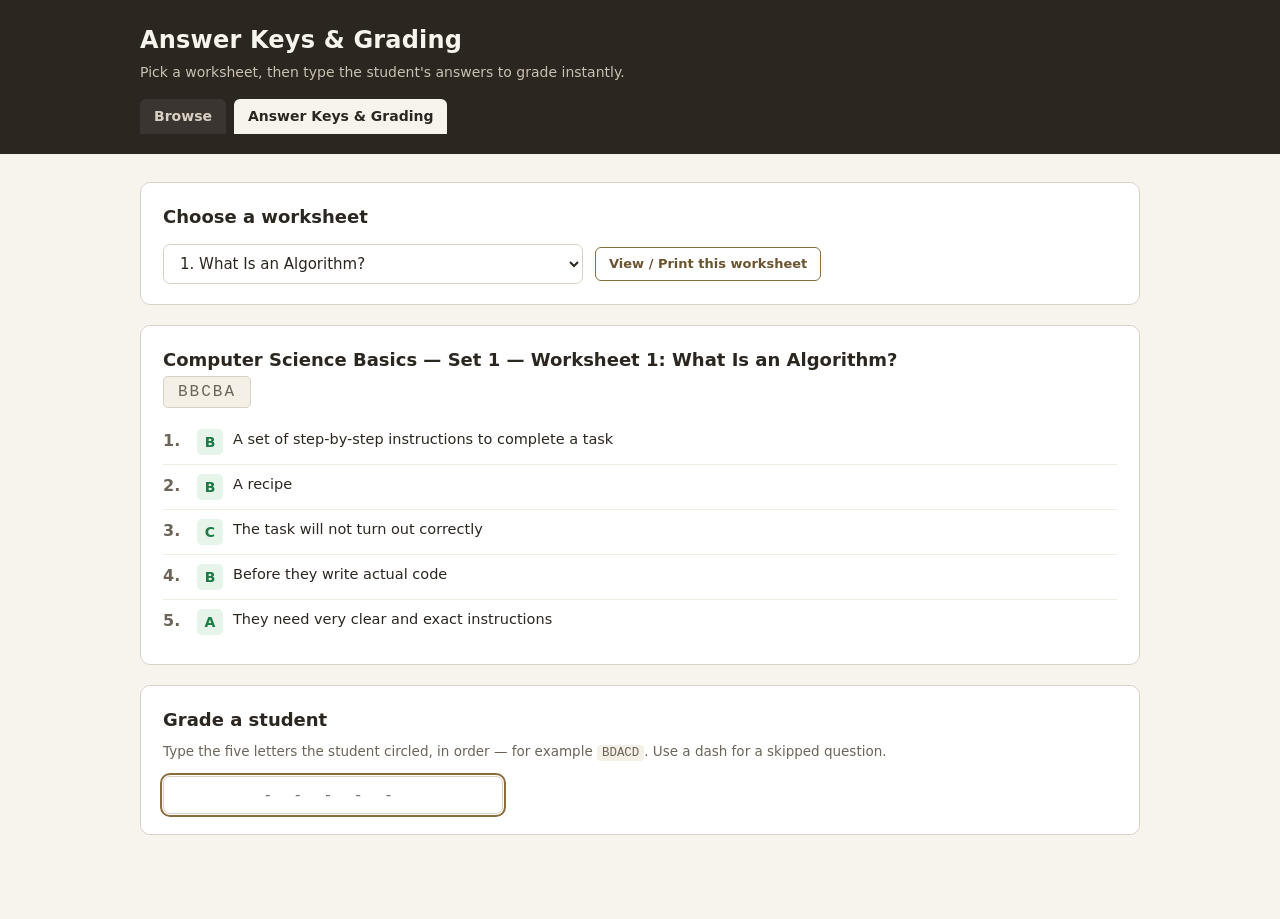
==== answers.html @ 37aeaca3 "Initial version" ====
<!DOCTYPE html>
<html lang="en">
<head>
<meta charset="utf-8">
<meta name="viewport" content="width=device-width, initial-scale=1">
<title>Answer Keys &amp; Grading — CS Worksheets</title>
<link rel="stylesheet" href="assets/site.css">
</head>
<body>

<header class="site">
  <div class="wrap">
    <h1>Answer Keys &amp; Grading</h1>
    <p>Pick a worksheet, then type the student's answers to grade instantly.</p>
    <nav class="tabs">
      <a href="index.html">Browse</a>
      <a href="answers.html" class="active">Answer Keys &amp; Grading</a>
    </nav>
  </div>
</header>

<div class="wrap">

  <div class="panel">
    <h2>Choose a worksheet</h2>
    <div class="toolbar" style="margin-bottom:0">
      <select id="picker"><option>Loading&hellip;</option></select>
      <a class="btn" id="viewlink" href="#" hidden>View / Print this worksheet</a>
    </div>
  </div>

  <div id="body"></div>

</div>

<script src="assets/common.js"></script>
<script>
let MANIFEST = null;
let CURRENT = null;

function buildPicker() {
  const sel = document.getElementById('picker');
  sel.innerHTML = '';
  MANIFEST.sets.forEach(function (set) {
    const group = document.createElement('optgroup');
    group.label = set.title;
    set.worksheets.forEach(function (w) {
      const opt = document.createElement('option');
      opt.value = w.id;
      opt.textContent = w.number + '. ' + w.topic;
      group.appendChild(opt);
    });
    sel.appendChild(group);
  });
}

function gradePanel() {
  return '' +
    '<div class="panel">' +
      '<h2>Grade a student</h2>' +
      '<p class="hint" style="margin-top:-6px">Type the five letters the student circled, in order &mdash; for example <code>BDACD</code>. Use a dash for a skipped question.</p>' +
      '<input type="text" id="entry" class="checker-input" maxlength="5" placeholder="- - - - -" autocomplete="off" spellcheck="false">' +
      '<div id="result"></div>' +
    '</div>';
}

function keyPanel(ws) {
  const rows = ws.questions.map(function (q, i) {
    return '' +
      '<div class="keyrow">' +
        '<span class="qn">' + (i + 1) + '.</span>' +
        '<span class="letter">' + correctLetter(q) + '</span>' +
        '<span class="atext">' + escapeHTML(q.correct) + '</span>' +
      '</div>';
  }).join('');

  return '' +
    '<div class="panel">' +
      '<h2>' + escapeHTML(ws.setTitle) + ' &mdash; ' + escapeHTML(ws.title) + '</h2>' +
      '<p style="margin:-8px 0 16px"><span class="keychip" style="font-size:16px;padding:6px 14px">' +
        answerKeyString(ws) + '</span></p>' +
      rows +
    '</div>';
}

function renderResult() {
  const box = document.getElementById('result');
  const raw = document.getElementById('entry').value.toUpperCase().replace(/[^A-D-]/g, '');
  document.getElementById('entry').value = raw;

  if (!raw) { box.innerHTML = ''; return; }

  const key = CURRENT.questions.map(correctLetter);
  const marks = [];
  let correct = 0;

  for (let i = 0; i < 5; i++) {
    const given = raw[i] || '';
    if (!given || given === '-') {
      marks.push('<div class="mark blank" title="Question ' + (i + 1) + ' — no answer">&ndash;</div>');
    } else if (given === key[i]) {
      correct++;
      marks.push('<div class="mark right" title="Question ' + (i + 1) + ' — correct">' + given + '</div>');
    } else {
      marks.push('<div class="mark wrong" title="Question ' + (i + 1) + ' — incorrect">' + given + '</div>');
    }
  }

  const pct = Math.round((correct / 5) * 100);
  const pass = pct >= 80;

  const rows = CURRENT.questions.map(function (q, i) {
    const given = raw[i] || '';
    const blank = !given || given === '-';
    const right = !blank && given === key[i];
    const tag = right
      ? '<span class="tag right">' + given + ' &check;</span>'
      : '<span class="tag wrong">' + (blank ? '&ndash;' : given) + ' &times;</span>';
    const detail = right
      ? escapeHTML(q.correct)
      : 'Correct answer: <strong>' + key[i] + '</strong> &mdash; ' + escapeHTML(q.correct);
    return '' +
      '<div class="result-row">' +
        '<span class="qn" style="flex:none;width:24px;font-weight:700;color:var(--muted)">' + (i + 1) + '.</span>' +
        tag +
        '<span style="flex:1">' + detail + '</span>' +
      '</div>';
  }).join('');

  box.innerHTML = '' +
    '<div class="marks">' + marks.join('') + '</div>' +
    '<div class="big-score ' + (pass ? 'pass' : 'fail') + '">' + correct + ' / 5</div>' +
    '<div class="pct">' + pct + '%' + (pass ? '' : ' — below 80%, eligible for a retake') + '</div>' +
    '<div class="result-list">' + rows + '</div>';
}

async function select(id) {
  const entry = allWorksheets(MANIFEST).find(function (w) { return w.id === id; });
  if (!entry) return;

  document.getElementById('picker').value = id;
  const link = document.getElementById('viewlink');
  link.href = 'worksheet.html?id=' + encodeURIComponent(id);
  link.hidden = false;

  const url = new URL(window.location);
  url.searchParams.set('id', id);
  history.replaceState(null, '', url);

  CURRENT = await loadWorksheet(entry);
  document.getElementById('body').innerHTML = keyPanel(CURRENT) + gradePanel();
  const input = document.getElementById('entry');
  input.addEventListener('input', renderResult);
  input.focus();
}

document.getElementById('picker').addEventListener('change', function (e) {
  select(e.target.value);
});

loadManifest().then(function (m) {
  MANIFEST = m;
  buildPicker();
  const wanted = new URLSearchParams(window.location.search).get('id');
  const list = allWorksheets(m);
  const start = (wanted && list.some(function (w) { return w.id === wanted; })) ? wanted : list[0].id;
  return select(start);
}).catch(function (err) {
  showLoadError(document.getElementById('body'), err);
});
</script>

</body>
</html>
---- assets/site.css ----
:root {
  --ink: #2b2620;
  --cream: #f7f4ee;
  --paper: #ffffff;
  --accent: #8a6d3b;
  --accent-dark: #6b5430;
  --rule: #d9d2c4;
  --muted: #6c6459;
  --ok: #1c7a43;
  --ok-bg: #e6f4ea;
  --bad: #b00020;
  --bad-bg: #fdeaec;
  --blue: #0b5394;
}

* { box-sizing: border-box; }

body {
  margin: 0;
  background: var(--cream);
  color: var(--ink);
  font-family: Calibri, "Segoe UI", system-ui, -apple-system, sans-serif;
  font-size: 16px;
  line-height: 1.5;
}

a { color: var(--accent-dark); }

.wrap {
  max-width: 1040px;
  margin: 0 auto;
  padding: 0 20px 64px;
}

/* ---------- header ---------- */

header.site {
  background: var(--ink);
  color: var(--cream);
  padding: 22px 0 20px;
  margin-bottom: 28px;
}

header.site .wrap { padding-bottom: 0; }

header.site h1 {
  margin: 0 0 4px;
  font-size: 24px;
  font-weight: 700;
  letter-spacing: 0.2px;
}

header.site p {
  margin: 0;
  color: #c9c0b1;
  font-size: 14px;
}

nav.tabs {
  margin-top: 16px;
  display: flex;
  gap: 8px;
  flex-wrap: wrap;
}

nav.tabs a {
  color: #d8d0c2;
  text-decoration: none;
  padding: 7px 14px;
  border-radius: 6px 6px 0 0;
  font-size: 14px;
  font-weight: 600;
  background: rgba(255, 255, 255, 0.07);
}

nav.tabs a:hover { background: rgba(255, 255, 255, 0.15); color: #fff; }
nav.tabs a.active { background: var(--cream); color: var(--ink); }

/* ---------- controls ---------- */

.toolbar {
  display: flex;
  gap: 12px;
  flex-wrap: wrap;
  align-items: center;
  margin-bottom: 22px;
}

input[type="search"], input[type="text"], select {
  font-family: inherit;
  font-size: 15px;
  padding: 9px 12px;
  border: 1px solid var(--rule);
  border-radius: 7px;
  background: var(--paper);
  color: var(--ink);
}

input[type="search"] { flex: 1; min-width: 240px; }
select { min-width: 260px; }

input:focus, select:focus {
  outline: 2px solid var(--accent);
  outline-offset: 1px;
}

.count { color: var(--muted); font-size: 14px; }

/* ---------- set cards ---------- */

.set {
  background: var(--paper);
  border: 1px solid var(--rule);
  border-radius: 10px;
  margin-bottom: 18px;
  overflow: hidden;
}

.set-head {
  padding: 16px 20px;
  border-bottom: 1px solid var(--rule);
  background: #fdfbf7;
}

.set-head h2 {
  margin: 0 0 4px;
  font-size: 19px;
  color: var(--ink);
}

.set-head p { margin: 0; color: var(--muted); font-size: 14px; }

.badges { margin-top: 8px; display: flex; gap: 6px; flex-wrap: wrap; }

.badge {
  font-size: 12px;
  font-weight: 600;
  padding: 3px 9px;
  border-radius: 999px;
  background: #efe9dc;
  color: var(--accent-dark);
  border: 1px solid #e2d9c7;
}

.badge.tiered { background: #e8f0f9; color: var(--blue); border-color: #d3e2f2; }

ul.sheets { list-style: none; margin: 0; padding: 0; }

ul.sheets li {
  display: flex;
  align-items: center;
  gap: 12px;
  padding: 9px 20px;
  border-bottom: 1px solid #f0ebe1;
}

ul.sheets li:last-child { border-bottom: none; }
ul.sheets li:hover { background: #fbf8f2; }

.num {
  flex: none;
  width: 30px;
  height: 30px;
  border-radius: 50%;
  background: #efe9dc;
  color: var(--accent-dark);
  font-size: 13px;
  font-weight: 700;
  display: grid;
  place-items: center;
}

.topic { flex: 1; font-size: 15px; }

.keychip {
  font-family: "DM Mono", "Courier New", monospace;
  font-size: 13px;
  letter-spacing: 2px;
  color: var(--muted);
  background: #f4f0e7;
  padding: 3px 9px;
  border-radius: 5px;
  border: 1px solid var(--rule);
}

.btn {
  flex: none;
  display: inline-block;
  font-size: 13px;
  font-weight: 600;
  text-decoration: none;
  padding: 6px 13px;
  border-radius: 6px;
  border: 1px solid var(--accent);
  color: var(--accent-dark);
  background: var(--paper);
  cursor: pointer;
  font-family: inherit;
}

.btn:hover { background: var(--accent); color: #fff; }

.btn.solid { background: var(--accent); color: #fff; }
.btn.solid:hover { background: var(--accent-dark); }

/* ---------- answer key page ---------- */

.panel {
  background: var(--paper);
  border: 1px solid var(--rule);
  border-radius: 10px;
  padding: 20px 22px;
  margin-bottom: 20px;
}

.panel h2 { margin: 0 0 14px; font-size: 18px; }
.panel h3 { margin: 22px 0 10px; font-size: 15px; color: var(--muted); text-transform: uppercase; letter-spacing: 0.6px; }

.keyrow {
  display: flex;
  gap: 10px;
  align-items: flex-start;
  padding: 9px 0;
  border-bottom: 1px solid #f0ebe1;
}

.keyrow:last-child { border-bottom: none; }

.keyrow .qn { flex: none; width: 24px; font-weight: 700; color: var(--muted); }

.keyrow .letter {
  flex: none;
  width: 26px;
  height: 26px;
  border-radius: 5px;
  background: var(--ok-bg);
  color: var(--ok);
  font-weight: 700;
  display: grid;
  place-items: center;
  font-size: 14px;
}

.keyrow .atext { flex: 1; font-size: 14.5px; }

/* grade checker */

.checker-input {
  font-family: "DM Mono", "Courier New", monospace;
  font-size: 26px;
  letter-spacing: 10px;
  text-transform: uppercase;
  text-align: center;
  padding: 14px;
  width: 100%;
  max-width: 340px;
}

.big-score {
  font-size: 34px;
  font-weight: 700;
  margin: 6px 0 2px;
}

.big-score.pass { color: var(--ok); }
.big-score.fail { color: var(--bad); }

.pct { color: var(--muted); font-size: 15px; margin-bottom: 14px; }

.marks { display: flex; gap: 8px; flex-wrap: wrap; margin: 14px 0 4px; }

.mark {
  width: 46px;
  height: 46px;
  border-radius: 8px;
  display: grid;
  place-items: center;
  font-weight: 700;
  font-size: 18px;
  border: 2px solid transparent;
}

.mark.right { background: var(--ok-bg); color: var(--ok); border-color: #bfe3cc; }
.mark.wrong { background: var(--bad-bg); color: var(--bad); border-color: #f3c9cf; }
.mark.blank { background: #f2eee6; color: #b3aa9b; border-color: var(--rule); }

.result-list { margin-top: 16px; }

.result-row {
  display: flex;
  gap: 10px;
  align-items: flex-start;
  padding: 10px 0;
  border-bottom: 1px solid #f0ebe1;
  font-size: 14.5px;
}

.result-row:last-child { border-bottom: none; }

.tag {
  flex: none;
  font-size: 12px;
  font-weight: 700;
  padding: 2px 8px;
  border-radius: 4px;
  margin-top: 1px;
}

.tag.right { background: var(--ok-bg); color: var(--ok); }
.tag.wrong { background: var(--bad-bg); color: var(--bad); }

.hint { color: var(--muted); font-size: 13.5px; margin-top: 8px; }

.empty { color: var(--muted); padding: 30px 0; text-align: center; }

.error {
  background: var(--bad-bg);
  border: 1px solid #f3c9cf;
  color: var(--bad);
  padding: 14px 16px;
  border-radius: 8px;
  font-size: 14.5px;
}

code {
  font-family: "DM Mono", "Courier New", monospace;
  background: #f4f0e7;
  padding: 1px 5px;
  border-radius: 4px;
  font-size: 0.92em;
}

@media (max-width: 620px) {
  ul.sheets li { flex-wrap: wrap; }
  .topic { flex-basis: 100%; order: 2; }
}
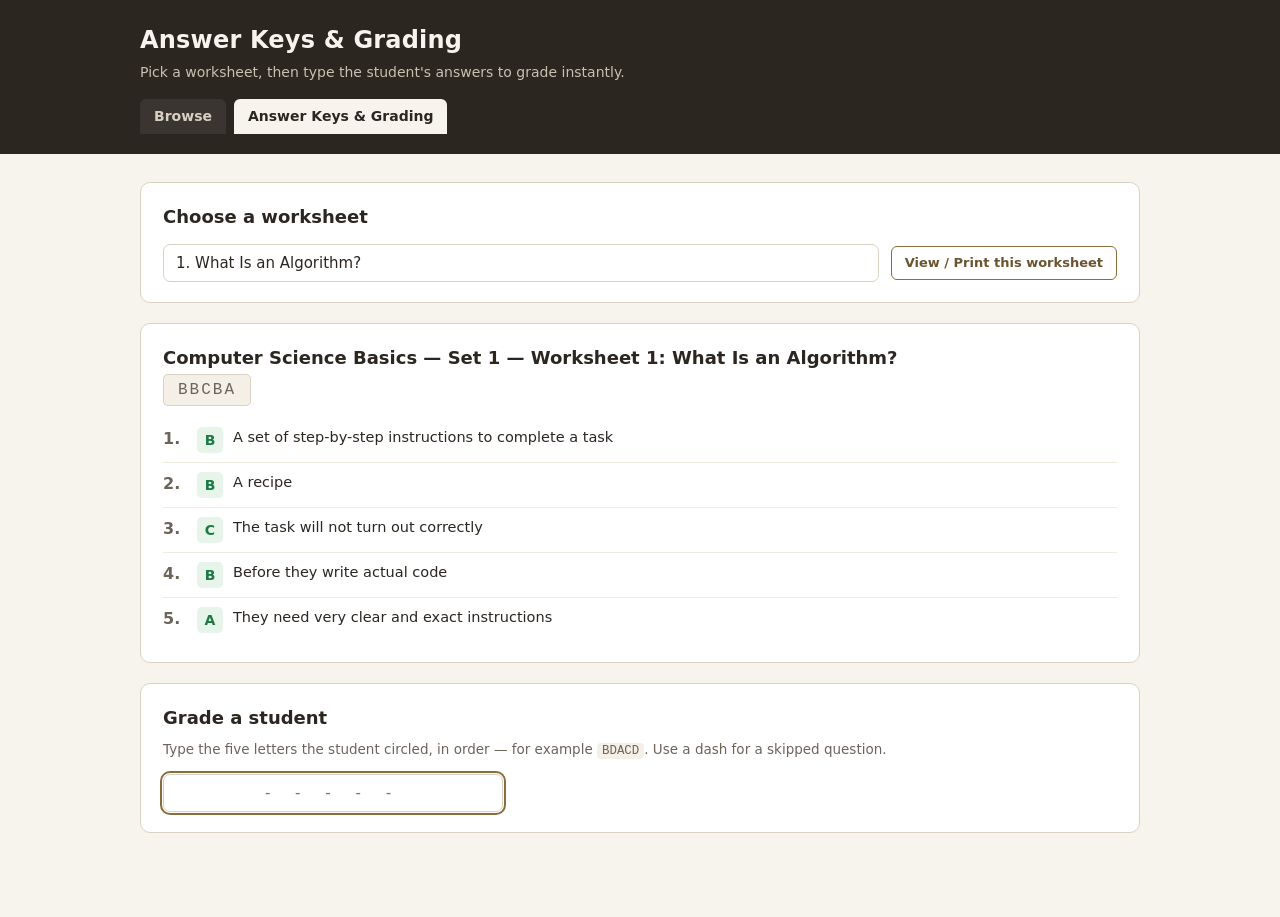
==== commit e16ca181: "making answers a bit easier to navigate" ====
--- a/answers.html
+++ b/answers.html
@@ -24,7 +24,10 @@
   <div class="panel">
     <h2>Choose a worksheet</h2>
     <div class="toolbar" style="margin-bottom:0">
-      <select id="picker"><option>Loading&hellip;</option></select>
+      <div class="typeahead" id="typeahead">
+        <input type="text" id="picker" placeholder="Type a worksheet name&hellip;" autocomplete="off" spellcheck="false">
+        <div class="dropdown" id="dropdown" hidden></div>
+      </div>
       <a class="btn" id="viewlink" href="#" hidden>View / Print this worksheet</a>
     </div>
   </div>
@@ -38,19 +41,91 @@
 let MANIFEST = null;
 let CURRENT = null;
 
-function buildPicker() {
-  const sel = document.getElementById('picker');
-  sel.innerHTML = '';
-  MANIFEST.sets.forEach(function (set) {
-    const group = document.createElement('optgroup');
-    group.label = set.title;
-    set.worksheets.forEach(function (w) {
-      const opt = document.createElement('option');
-      opt.value = w.id;
-      opt.textContent = w.number + '. ' + w.topic;
-      group.appendChild(opt);
-    });
-    sel.appendChild(group);
+/* ---- typeahead worksheet picker ---- */
+
+function matchingWorksheets(term) {
+  term = term.trim().toLowerCase();
+  const list = allWorksheets(MANIFEST);
+  if (!term) return list;
+  return list.filter(function (w) {
+    return (w.topic + ' ' + w.title + ' ' + w.setTitle + ' ' + w.number)
+      .toLowerCase().indexOf(term) !== -1;
+  });
+}
+
+function ddItemHTML(w) {
+  return '' +
+    '<div class="dd-item" data-id="' + w.id + '">' +
+      '<span class="dd-num">' + w.number + '</span>' +
+      '<span class="dd-topic">' + escapeHTML(w.topic) + '</span>' +
+      '<span class="dd-set">' + escapeHTML(w.setTitle) + '</span>' +
+    '</div>';
+}
+
+function openDropdown() {
+  const input = document.getElementById('picker');
+  const dd = document.getElementById('dropdown');
+  const matches = matchingWorksheets(input.value).slice(0, 8);
+
+  dd.innerHTML = matches.length
+    ? matches.map(ddItemHTML).join('')
+    : '<div class="dd-empty">No matching worksheets</div>';
+  dd.hidden = false;
+  dd.querySelector('.dd-item.active') && dd.querySelector('.dd-item.active').classList.remove('active');
+}
+
+function closeDropdown() {
+  document.getElementById('dropdown').hidden = true;
+}
+
+function moveActive(delta) {
+  const dd = document.getElementById('dropdown');
+  const items = Array.prototype.slice.call(dd.querySelectorAll('.dd-item'));
+  if (!items.length) return;
+  let idx = items.findIndex(function (el) { return el.classList.contains('active'); });
+  if (idx >= 0) items[idx].classList.remove('active');
+  idx = (idx + delta + items.length) % items.length;
+  items[idx].classList.add('active');
+  items[idx].scrollIntoView({ block: 'nearest' });
+}
+
+function setPickerLabel(entry) {
+  document.getElementById('picker').value = entry.number + '. ' + entry.topic;
+}
+
+function initPicker() {
+  const input = document.getElementById('picker');
+  const dd = document.getElementById('dropdown');
+
+  input.addEventListener('input', openDropdown);
+  input.addEventListener('focus', openDropdown);
+
+  input.addEventListener('keydown', function (e) {
+    if (dd.hidden && (e.key === 'ArrowDown' || e.key === 'ArrowUp')) {
+      openDropdown();
+      return;
+    }
+    if (e.key === 'ArrowDown') { e.preventDefault(); moveActive(1); }
+    else if (e.key === 'ArrowUp') { e.preventDefault(); moveActive(-1); }
+    else if (e.key === 'Enter') {
+      const active = dd.querySelector('.dd-item.active');
+      if (active) { e.preventDefault(); select(active.dataset.id); closeDropdown(); input.blur(); }
+    } else if (e.key === 'Escape') {
+      closeDropdown();
+    }
+  });
+
+  /* mousedown (not click) so this fires before the input's blur handler */
+  dd.addEventListener('mousedown', function (e) {
+    const item = e.target.closest('.dd-item');
+    if (!item) return;
+    e.preventDefault();
+    select(item.dataset.id);
+    closeDropdown();
+  });
+
+  input.addEventListener('blur', function () {
+    setTimeout(closeDropdown, 120);
   });
 }
 
@@ -138,7 +213,7 @@
   const entry = allWorksheets(MANIFEST).find(function (w) { return w.id === id; });
   if (!entry) return;
 
-  document.getElementById('picker').value = id;
+  setPickerLabel(entry);
   const link = document.getElementById('viewlink');
   link.href = 'worksheet.html?id=' + encodeURIComponent(id);
   link.hidden = false;
@@ -154,13 +229,10 @@
   input.focus();
 }
 
-document.getElementById('picker').addEventListener('change', function (e) {
-  select(e.target.value);
-});
+initPicker();
 
 loadManifest().then(function (m) {
   MANIFEST = m;
-  buildPicker();
   const wanted = new URLSearchParams(window.location.search).get('id');
   const list = allWorksheets(m);
   const start = (wanted && list.some(function (w) { return w.id === wanted; })) ? wanted : list[0].id;
@@ -171,4 +243,4 @@
 </script>
 
 </body>
-</html>
+</html>
--- a/assets/site.css
+++ b/assets/site.css
@@ -106,6 +106,81 @@
 
 .count { color: var(--muted); font-size: 14px; }
 
+/* ---------- typeahead (worksheet picker on the answer key page) ---------- */
+
+.typeahead {
+  position: relative;
+  flex: 1;
+  min-width: 260px;
+}
+
+.typeahead input[type="text"] {
+  width: 100%;
+}
+
+.typeahead .dropdown {
+  position: absolute;
+  top: calc(100% + 4px);
+  left: 0;
+  right: 0;
+  background: var(--paper);
+  border: 1px solid var(--rule);
+  border-radius: 8px;
+  max-height: 320px;
+  overflow-y: auto;
+  box-shadow: 0 6px 18px rgba(43, 38, 32, 0.14);
+  z-index: 30;
+}
+
+.dropdown .dd-item {
+  display: flex;
+  align-items: center;
+  gap: 10px;
+  padding: 8px 12px;
+  cursor: pointer;
+  font-size: 14px;
+  border-bottom: 1px solid #f0ebe1;
+}
+
+.dropdown .dd-item:last-child { border-bottom: none; }
+
+.dropdown .dd-item:hover,
+.dropdown .dd-item.active {
+  background: #fbf8f2;
+}
+
+.dropdown .dd-num {
+  flex: none;
+  width: 24px;
+  height: 24px;
+  border-radius: 50%;
+  background: #efe9dc;
+  color: var(--accent-dark);
+  font-size: 12px;
+  font-weight: 700;
+  display: grid;
+  place-items: center;
+}
+
+.dropdown .dd-topic { flex: 1; }
+
+.dropdown .dd-set {
+  flex: none;
+  color: var(--muted);
+  font-size: 12px;
+  max-width: 40%;
+  text-align: right;
+  white-space: nowrap;
+  overflow: hidden;
+  text-overflow: ellipsis;
+}
+
+.dropdown .dd-empty {
+  padding: 12px;
+  color: var(--muted);
+  font-size: 14px;
+}
+
 /* ---------- set cards ---------- */
 
 .set {
@@ -333,4 +408,4 @@
 @media (max-width: 620px) {
   ul.sheets li { flex-wrap: wrap; }
   .topic { flex-basis: 100%; order: 2; }
-}
+}
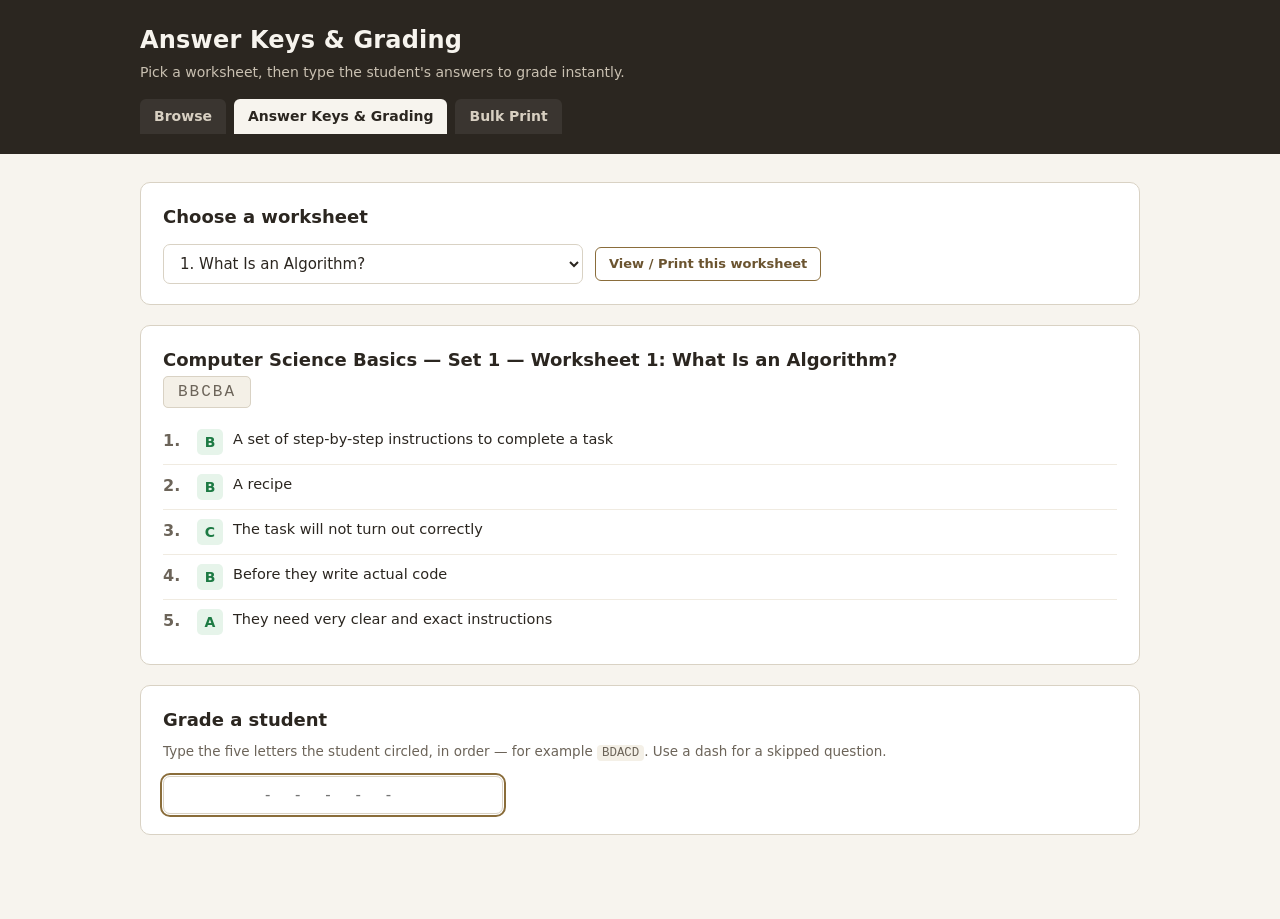
==== commit 97251121: "adding better bulk print functionality" ====
--- a/answers.html
+++ b/answers.html
@@ -15,6 +15,7 @@
     <nav class="tabs">
       <a href="index.html">Browse</a>
       <a href="answers.html" class="active">Answer Keys &amp; Grading</a>
+      <a href="select.html">Bulk Print</a>
     </nav>
   </div>
 </header>
@@ -24,10 +25,7 @@
   <div class="panel">
     <h2>Choose a worksheet</h2>
     <div class="toolbar" style="margin-bottom:0">
-      <div class="typeahead" id="typeahead">
-        <input type="text" id="picker" placeholder="Type a worksheet name&hellip;" autocomplete="off" spellcheck="false">
-        <div class="dropdown" id="dropdown" hidden></div>
-      </div>
+      <select id="picker"><option>Loading&hellip;</option></select>
       <a class="btn" id="viewlink" href="#" hidden>View / Print this worksheet</a>
     </div>
   </div>
@@ -41,91 +39,19 @@
 let MANIFEST = null;
 let CURRENT = null;
 
-/* ---- typeahead worksheet picker ---- */
-
-function matchingWorksheets(term) {
-  term = term.trim().toLowerCase();
-  const list = allWorksheets(MANIFEST);
-  if (!term) return list;
-  return list.filter(function (w) {
-    return (w.topic + ' ' + w.title + ' ' + w.setTitle + ' ' + w.number)
-      .toLowerCase().indexOf(term) !== -1;
-  });
-}
-
-function ddItemHTML(w) {
-  return '' +
-    '<div class="dd-item" data-id="' + w.id + '">' +
-      '<span class="dd-num">' + w.number + '</span>' +
-      '<span class="dd-topic">' + escapeHTML(w.topic) + '</span>' +
-      '<span class="dd-set">' + escapeHTML(w.setTitle) + '</span>' +
-    '</div>';
-}
-
-function openDropdown() {
-  const input = document.getElementById('picker');
-  const dd = document.getElementById('dropdown');
-  const matches = matchingWorksheets(input.value).slice(0, 8);
-
-  dd.innerHTML = matches.length
-    ? matches.map(ddItemHTML).join('')
-    : '<div class="dd-empty">No matching worksheets</div>';
-  dd.hidden = false;
-  dd.querySelector('.dd-item.active') && dd.querySelector('.dd-item.active').classList.remove('active');
-}
-
-function closeDropdown() {
-  document.getElementById('dropdown').hidden = true;
-}
-
-function moveActive(delta) {
-  const dd = document.getElementById('dropdown');
-  const items = Array.prototype.slice.call(dd.querySelectorAll('.dd-item'));
-  if (!items.length) return;
-  let idx = items.findIndex(function (el) { return el.classList.contains('active'); });
-  if (idx >= 0) items[idx].classList.remove('active');
-  idx = (idx + delta + items.length) % items.length;
-  items[idx].classList.add('active');
-  items[idx].scrollIntoView({ block: 'nearest' });
-}
-
-function setPickerLabel(entry) {
-  document.getElementById('picker').value = entry.number + '. ' + entry.topic;
-}
-
-function initPicker() {
-  const input = document.getElementById('picker');
-  const dd = document.getElementById('dropdown');
-
-  input.addEventListener('input', openDropdown);
-  input.addEventListener('focus', openDropdown);
-
-  input.addEventListener('keydown', function (e) {
-    if (dd.hidden && (e.key === 'ArrowDown' || e.key === 'ArrowUp')) {
-      openDropdown();
-      return;
-    }
-    if (e.key === 'ArrowDown') { e.preventDefault(); moveActive(1); }
-    else if (e.key === 'ArrowUp') { e.preventDefault(); moveActive(-1); }
-    else if (e.key === 'Enter') {
-      const active = dd.querySelector('.dd-item.active');
-      if (active) { e.preventDefault(); select(active.dataset.id); closeDropdown(); input.blur(); }
-    } else if (e.key === 'Escape') {
-      closeDropdown();
-    }
-  });
-
-  /* mousedown (not click) so this fires before the input's blur handler */
-  dd.addEventListener('mousedown', function (e) {
-    const item = e.target.closest('.dd-item');
-    if (!item) return;
-    e.preventDefault();
-    select(item.dataset.id);
-    closeDropdown();
-  });
-
-  input.addEventListener('blur', function () {
-    setTimeout(closeDropdown, 120);
+function buildPicker() {
+  const sel = document.getElementById('picker');
+  sel.innerHTML = '';
+  MANIFEST.sets.forEach(function (set) {
+    const group = document.createElement('optgroup');
+    group.label = set.title;
+    set.worksheets.forEach(function (w) {
+      const opt = document.createElement('option');
+      opt.value = w.id;
+      opt.textContent = w.number + '. ' + w.topic;
+      group.appendChild(opt);
+    });
+    sel.appendChild(group);
   });
 }
 
@@ -213,7 +139,7 @@
   const entry = allWorksheets(MANIFEST).find(function (w) { return w.id === id; });
   if (!entry) return;
 
-  setPickerLabel(entry);
+  document.getElementById('picker').value = id;
   const link = document.getElementById('viewlink');
   link.href = 'worksheet.html?id=' + encodeURIComponent(id);
   link.hidden = false;
@@ -229,10 +155,13 @@
   input.focus();
 }
 
-initPicker();
+document.getElementById('picker').addEventListener('change', function (e) {
+  select(e.target.value);
+});
 
 loadManifest().then(function (m) {
   MANIFEST = m;
+  buildPicker();
   const wanted = new URLSearchParams(window.location.search).get('id');
   const list = allWorksheets(m);
   const start = (wanted && list.some(function (w) { return w.id === wanted; })) ? wanted : list[0].id;
@@ -243,4 +172,4 @@
 </script>
 
 </body>
-</html>+</html>
